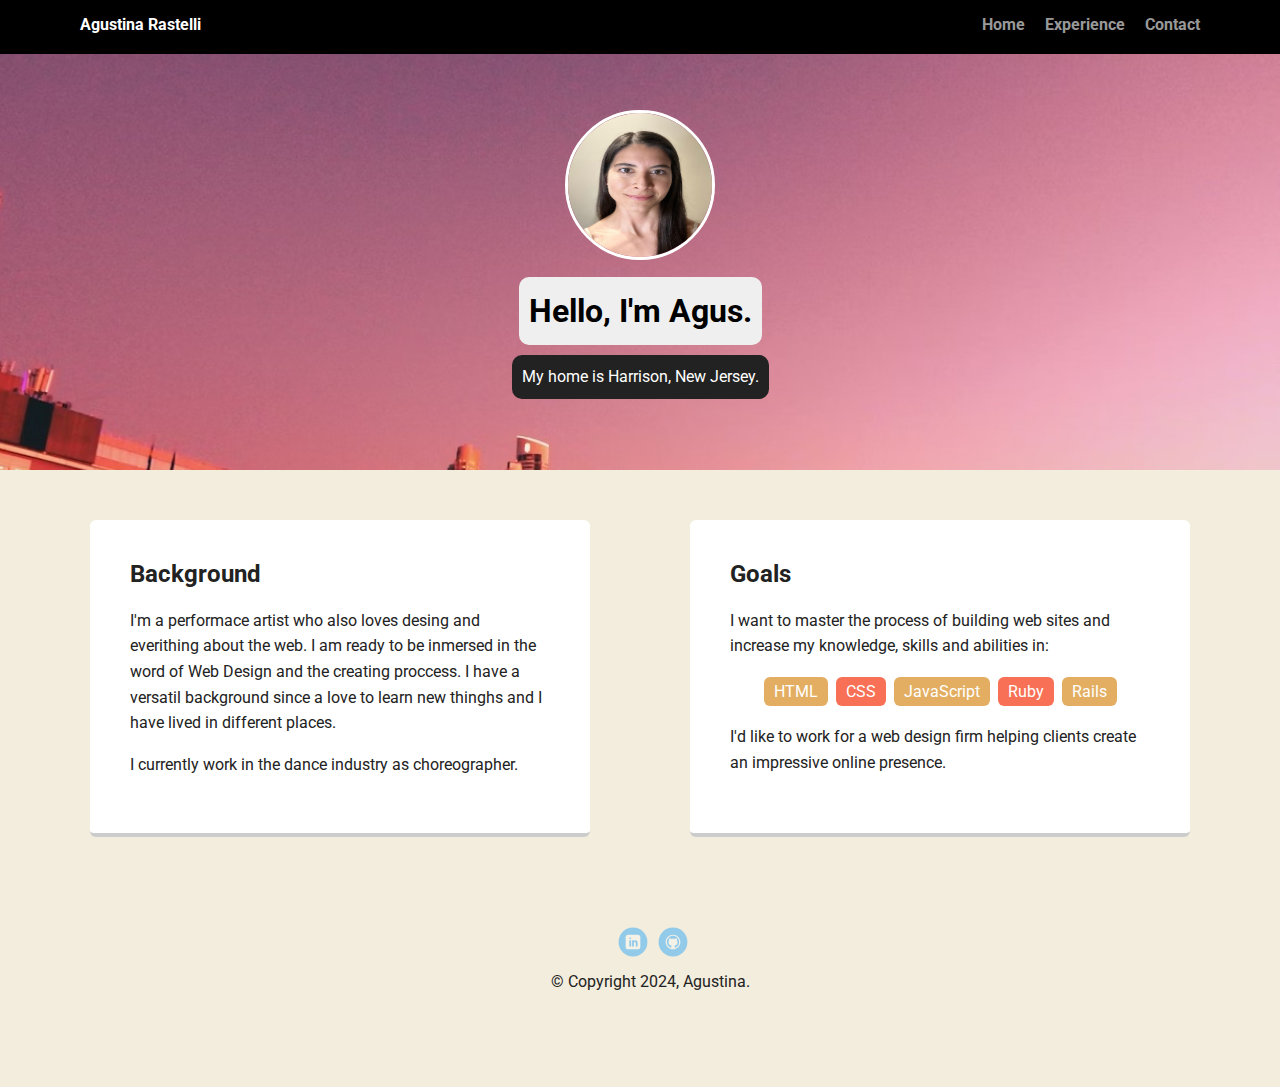
==== index.html @ e0bd766a "Add files via upload" ====
<!doctype html>
<html lang="en">
<head>
  <meta charset="utf-8">
  <title>Agustina Rastelli's Profile</title>
  <meta name="viewport" content="width=device-width, initial-scale=1.0">
  <link rel="stylesheet" href="styles.css">
  <link href="https://fonts.googleapis.com/css?family=Muli%7CRoboto:400,300,500,700,900" rel="stylesheet"></head>
  
<body>

    <nav class="main-nav">
      <ul class="nav">
        <li class="name">Agustina Rastelli</li>
        <li><a href="index.html">Home</a></li>
        <li><a href="experience.html">Experience</a></li>
        <li><a href="contact.html">Contact</a></li>
      </ul>
    </nav>

    <header style="background-image: url('images/buenosaires2copy.jpg'); background-repeat: no-repeat; background-position: top center; background-size: cover;" class="home">
      <img src="images/myself-portrait.jpg" alt="Drawing of Agustina Rastelli" class="profile-image">
      <h1 class="tag name">Hello, I'm Agus.</h1>
      <p class="tag location">My home is Harrison, New Jersey.</p>
    </header>

    <main class="flex">    
       <article class="card">
        <h2>Background</h2>
        <p>I'm a performace artist who also loves desing and everithing about the web. I am ready to be inmersed in the word of Web Design and the creating proccess. I have a versatil background since a love to learn new thinghs and I have lived in different places.</p>
        <p>I currently work in the dance industry as choreographer.</p>
       </article> 

       <article class="card">
          <h2>Goals</h2>
          <p>I want to master the process of building web sites and increase my knowledge, skills and abilities in:</p>
          <ul class="skills">
            <li>HTML</li>
            <li>CSS</li>
            <li>JavaScript</li>
            <li>Ruby</li>
            <li>Rails</li>
          </ul>
          <p>I'd like to work for a web design firm helping clients create an impressive online presence.</p>
        </article> 
    </main>

    <footer>
      <ul>
        <li><a href="https://www.linkedin.com/in/agustina-rastelli-gatti-a5909913a/" class="social linkedin">LinkedIn</a></li>
        <li><a href="https://github.com/agusrastelli" class="social github">Github</a></li>
      </ul>
      <p class="copyright">&copy; Copyright 2024, Agustina.</p>
    </footer>

</body>
</html>
---- styles.css ----
/* Global Layout Set-up */
* { 
  box-sizing: border-box;
}
  
body {
  margin: 0;
  padding: 0;
  text-align: center;
  font-family: 'Roboto', sans-serif;
  color: #222;
  background: #efe7d2c3;
}
/* Link Styles */

a {
  text-decoration: none;
  color: #999;
}
a:hover {
  color: #f87055;
}
.main-nav .nav a:hover{
  color: #f87055;
}

/* Section Styles */

.main-nav {
  width: 100%;
  background: black;
  min-height: 30px;
  padding: 10px;
  position: fixed;
  text-align: center;
}
.nav {
  display: flex;
  justify-content: space-around;
  font-weight: 700;
  list-style-type: none;
  margin: 0 auto;
  padding: 0;
}

.nav .name {
    display: block;
    margin-right: auto;
    color: white;
}
.nav li {
  padding: 5px 10px 10px 10px;
}
.nav a {
  transition: all .5s;
}
.nav a:hover {
  color: white
}

header {
  text-align: center;
  line-height: 1.5;
  overflow: hidden;
  padding-top: 60px;
}


header .contact-info {
  background-size: cover;
}

header {
  line-height: 1.5;
}

header .profile-image {
  margin-top: 50px;
  width: 150px;
  height: 150px;
  border-radius: 50%;
  border: 3px solid white;
  transition: all .7s;
}
header .profile-image:hover {
  transform: scale(1.2) rotate(360deg);
}

.tag:hover{
  transform: scale(1.1);
}

.tag {
  background-color: #efefef;
  color: black;
  padding: 10px;
  border-radius: 10px;
  display: table;
  margin: 10px auto;
} 
.location {
  background-color: #222;
  color: white;
}
.card {
  margin: 30px;
  padding: 20px 40px 40px;
  max-width: 500px;
  text-align: left;
  background: #fff;
  border-bottom: 4px solid #ccc;
  border-radius: 6px;
  transition: all .5s;
}
.card:hover {
  border-color: #ff99ff;
}

ul.skills {
  padding: 0;
  text-align: center;
}

.skills li {
  border-radius: 6px;
  display: inline-block;
  background: #f87055;
  color: white;
  padding: 5px 10px;
  margin: 2px;
}

.skills li:nth-child(odd) {
  background: #e3ae62;
}

footer {
  width: 100%;
  min-height: 30px;
  padding: 20px 0 40px 20px;
}

footer .copyright {
  top: -8px;
  font-size: .75em;
}

footer ul {
  list-style-type: none;
  margin: 0;
  padding: 0;
}

footer ul li {
  display: inline-block;
}

a.social {
  display: inline-block;
  text-indent: -9999px;
  margin-left: 5px;
  width: 30px;
  height: 30px;
  background-size: 30px 30px;
  opacity: .4;
  transition: all .5s;
}
a.twitter {
  background-image: url(images/twitter.svg);
}
a.linkedin {
  background-image: url(images/linkedin.svg);
}
a.github {
  background-image: url(images/github.svg);
}
a.social:hover {
  opacity: 1;
}
.clearfix {
  clear: both;
}

/* Styles for larger screens */
@media screen and (min-width: 720px) {
  
  .flex {
      display: -ms-flexbox;      /* TWEENER - IE 10 */
      display: flex; 
      max-width: 1200px;
      -ms-flex-pack: distribute;
      justify-content: space-around;
      margin: 0 auto;
  }

  header {
    min-height: 470px;
  }

  .nav {
    max-width: 1200px;
    padding: 0 30px;
  }


  main {
    padding-top: 20px;
  }

  main p {
    line-height: 1.6em;
  }

  footer {
    font-size: 1.3em;
    max-width: 1200px;
    margin: 40px auto;
  }

}
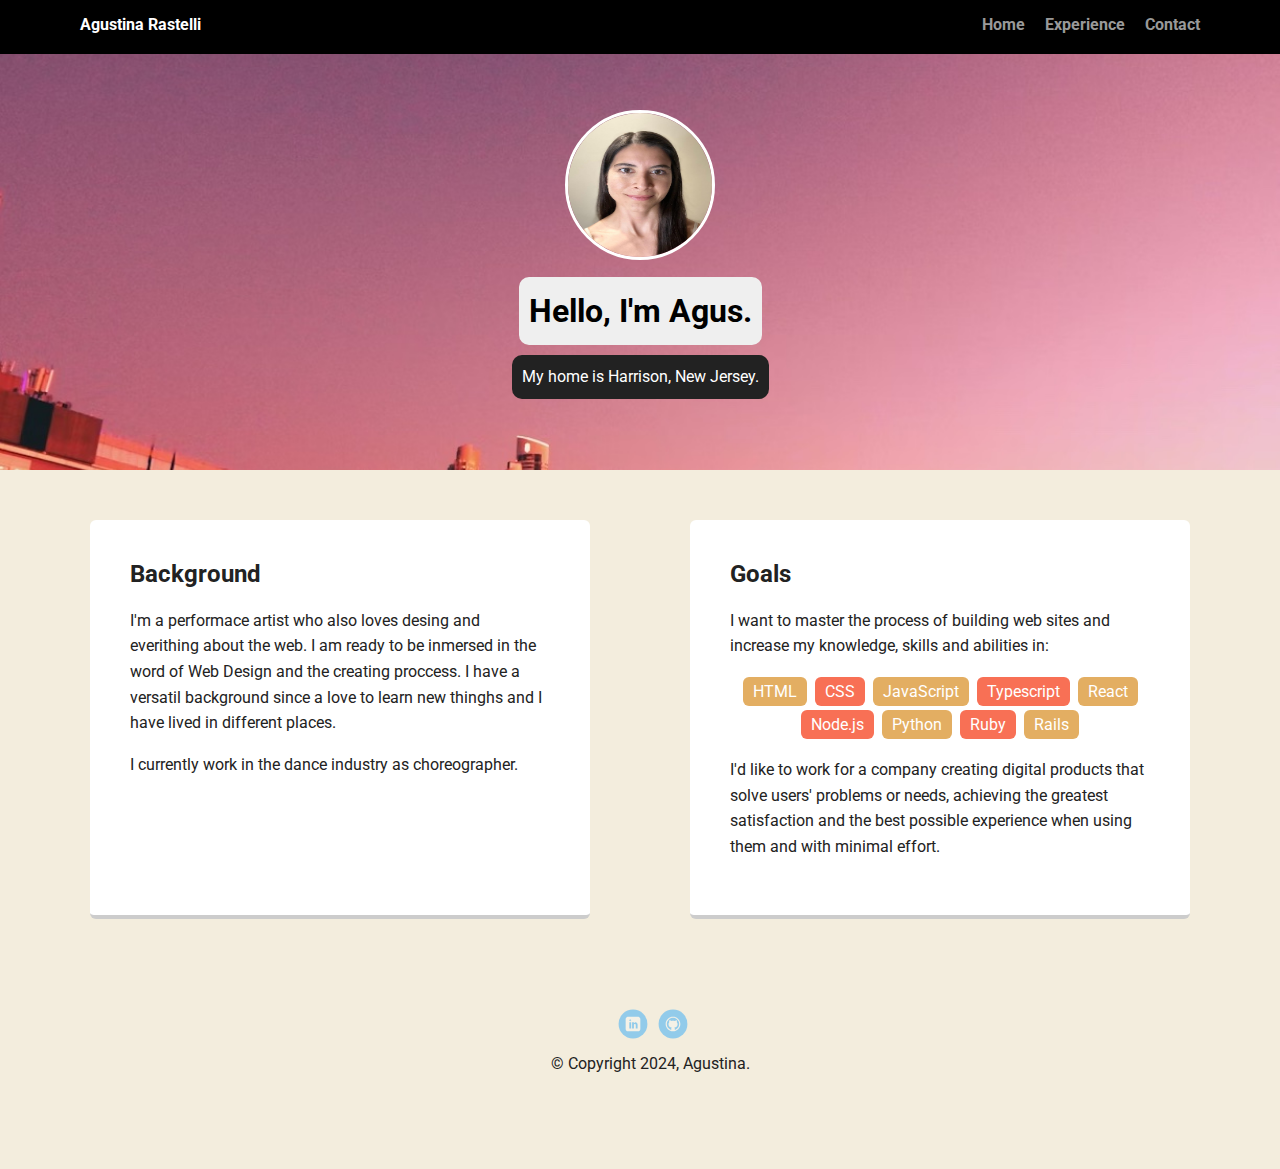
==== commit 30dc9584: "Add files via upload" ====
--- a/index.html
+++ b/index.html
@@ -38,10 +38,14 @@
             <li>HTML</li>
             <li>CSS</li>
             <li>JavaScript</li>
+            <li>Typescript</li>
+            <li>React</li>
+            <li>Node.js</li>
+            <li>Python</li>
             <li>Ruby</li>
             <li>Rails</li>
           </ul>
-          <p>I'd like to work for a web design firm helping clients create an impressive online presence.</p>
+          <p>I'd like to work for a company creating digital products that solve users' problems or needs, achieving the greatest satisfaction and the best possible experience when using them and with minimal effort.</p>
         </article> 
     </main>
 
